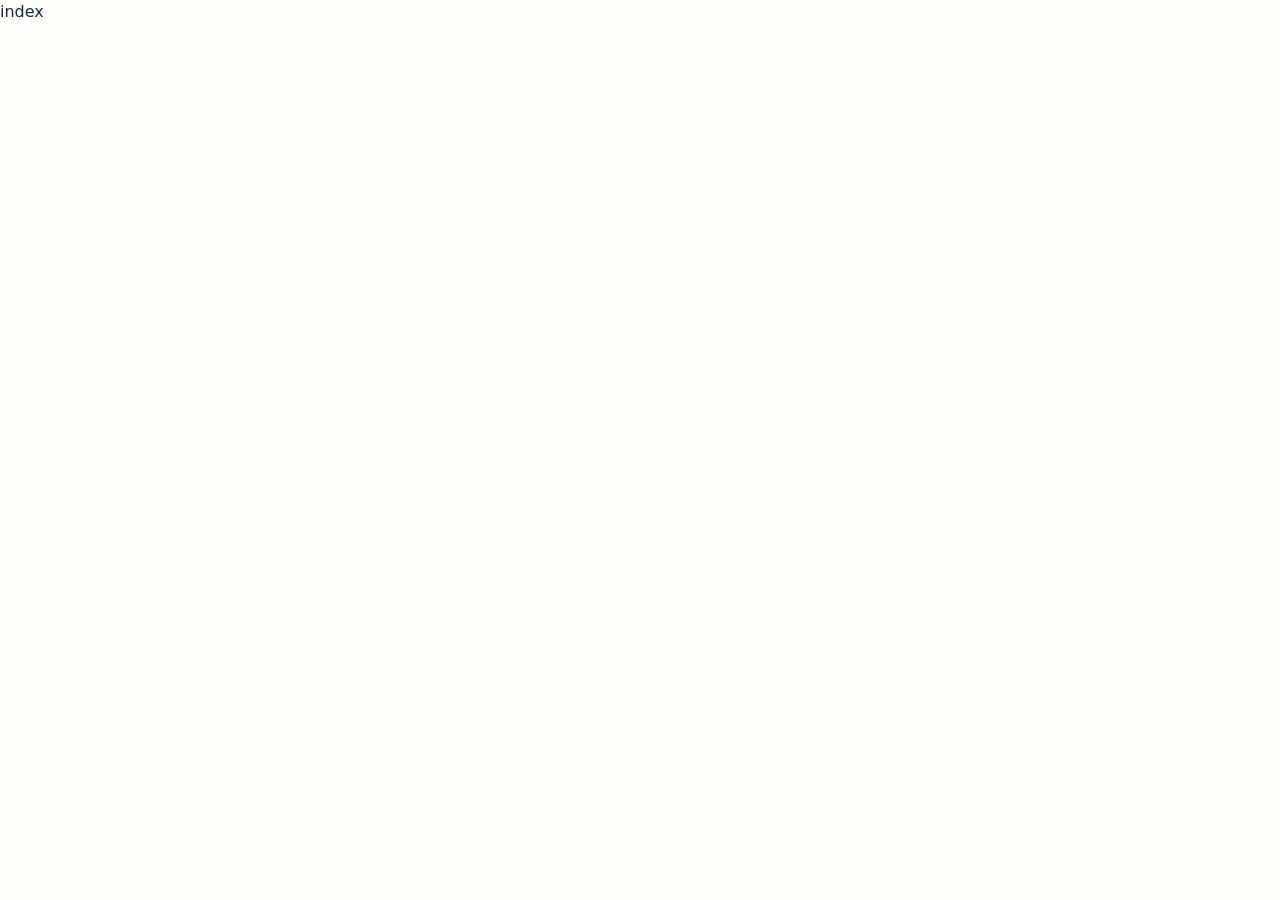
==== index.html @ d4696bca "Build Shirwal Circle local marketplace" ====
<!doctype html><html lang="en"><head><meta charset="utf-8"><meta name="viewport" content="width=device-width,initial-scale=1"><meta name="theme-color" content="#e75b31"><title>Shirwal Circle</title><link rel="stylesheet" href="css/styles.css">index</head><body><div id="app"></div><script type="module" src="js/app.js"></script></body></html>
---- css/styles.css ----
:root{--ink:#172a3a;--muted:#607080;--brand:#e75b31;--gold:#f8c85d;--surface:#fff;--soft:#fff7ee;--line:#e8e4de;--green:#23855c;--shadow:0 14px 35px #47261418}*{box-sizing:border-box}html{scroll-behavior:smooth}body{margin:0;background:#fffdf9;color:var(--ink);font:16px/1.55 Inter,ui-sans-serif,system-ui,sans-serif;overflow-x:hidden}a{color:inherit;text-decoration:none}button,input,select,textarea{font:inherit}button{cursor:pointer}.shell{max-width:1160px;margin:auto;padding:0 20px}.topbar{position:sticky;top:0;z-index:20;background:#fffdf9ed;border-bottom:1px solid var(--line);backdrop-filter:blur(10px)}.topbar .shell{height:70px;display:flex;align-items:center;justify-content:space-between;gap:18px}.brand{font-weight:850;font-size:1.2rem;white-space:nowrap}.brand span{color:var(--brand)}.desktop-nav{display:flex;gap:20px;color:var(--muted);font-size:.93rem}.desktop-nav a:hover,.desktop-nav a.active{color:var(--brand)}.hero{padding:74px 0 50px;background:radial-gradient(circle at 85% 8%,#f8c85d70,transparent 26%),var(--soft)}.eyebrow{color:var(--brand);font-weight:800;text-transform:uppercase;letter-spacing:.1em;font-size:.75rem}.hero-grid{display:grid;grid-template-columns:1.25fr .75fr;gap:45px;align-items:center}.hero h1{font-size:clamp(2.8rem,7vw,5.5rem);line-height:.98;letter-spacing:-.06em;margin:10px 0 20px}.lead{font-size:1.1rem;max-width:610px;color:var(--muted)}.hero-card,.card{background:var(--surface);border:1px solid var(--line);border-radius:20px;box-shadow:var(--shadow)}.hero-card{padding:25px;transform:rotate(2deg)}.hero-card h3{margin:0}.searchbar{display:flex;gap:8px;padding:7px;background:#fff;border:1px solid var(--line);border-radius:14px;margin:26px 0 13px}.searchbar input{min-width:0;flex:1;border:0;outline:0;padding:8px}.btn{border:0;background:var(--brand);color:#fff;padding:11px 17px;border-radius:11px;font-weight:750;display:inline-flex;gap:7px;align-items:center;justify-content:center}.btn:hover{transform:translateY(-1px);filter:brightness(.96)}.btn.secondary{background:#fff;color:var(--ink);border:1px solid var(--line)}.btn.ghost{background:var(--soft);color:var(--brand)}.actions{display:flex;gap:10px;flex-wrap:wrap}.chips{display:flex;gap:8px;flex-wrap:wrap}.chip{border:1px solid var(--line);background:#fff;border-radius:999px;padding:7px 11px;font-size:.85rem}.section{padding:55px 0}.section-head{display:flex;align-items:end;justify-content:space-between;gap:15px;margin-bottom:21px}.section h2{font-size:clamp(1.6rem,3vw,2.2rem);margin:0;letter-spacing:-.04em}.muted{color:var(--muted)}.grid{display:grid;grid-template-columns:repeat(3,1fr);gap:16px}.category{padding:18px;background:#fff;border:1px solid var(--line);border-radius:16px;transition:.2s}.category:hover,.vendor-card:hover{transform:translateY(-4px);box-shadow:var(--shadow)}.category b{display:block;margin-top:8px}.vendor-card{overflow:hidden;transition:.2s}.vendor-top{padding:17px;display:flex;gap:12px;align-items:center}.avatar{width:48px;height:48px;border-radius:15px;display:grid;place-items:center;background:var(--soft);font-size:1.5rem;flex:none}.vendor-card .info{padding:0 17px 17px}.meta{display:flex;gap:8px;align-items:center;flex-wrap:wrap;font-size:.84rem;color:var(--muted)}.badge{background:#e6f7ed;color:#18724a;border-radius:999px;padding:3px 8px;font-size:.75rem;font-weight:700}.tag{background:var(--soft);color:var(--brand);border-radius:999px;padding:3px 8px;font-size:.75rem;font-weight:700}.card-actions{display:flex;gap:8px;margin-top:14px}.card-actions .btn{padding:8px 10px;font-size:.85rem}.directory{padding:36px 0}.filters{display:grid;grid-template-columns:1fr 180px 160px;gap:10px;margin:22px 0}.input{width:100%;border:1px solid var(--line);background:#fff;border-radius:11px;padding:12px;outline-color:var(--brand)}.empty{padding:30px;text-align:center;background:#fff;border:1px dashed var(--line);border-radius:16px;color:var(--muted)}.page-title{padding:38px 0 10px}.page-title h1{margin:0;letter-spacing:-.04em}.detail{display:grid;grid-template-columns:1.5fr .8fr;gap:20px;padding:26px 0}.panel{padding:22px}.service-row,.booking-row{padding:15px 0;border-bottom:1px solid var(--line);display:flex;justify-content:space-between;gap:14px}.map{height:250px;border-radius:16px;overflow:hidden;background:#eee;margin-top:17px}.stats{display:grid;grid-template-columns:repeat(4,1fr);gap:12px}.stat{padding:18px}.stat b{font-size:1.6rem;display:block}.mobile-island{display:none}.footer{padding:35px 0 100px;background:#172a3a;color:#dce5e8;margin-top:35px}.footer .brand{color:#fff}.faq details{border-bottom:1px solid var(--line);padding:14px 0}.faq summary{font-weight:700;cursor:pointer}.auth{max-width:490px;margin:55px auto;padding:26px}.auth h1{margin-top:0}.stack{display:grid;gap:12px}.notice{padding:11px;border-radius:10px;background:#fff3d7;color:#745600;font-size:.9rem}.hidden{display:none!important}.chat-layout{display:grid;grid-template-columns:330px 1fr;min-height:580px}.conversation-list{border-right:1px solid var(--line)}.conversation{padding:15px;border-bottom:1px solid var(--line);display:flex;gap:10px}.messages{padding:18px;display:flex;flex-direction:column;gap:10px;background:#fffaf4}.bubble{max-width:75%;padding:10px 13px;border-radius:14px;background:#fff;align-self:flex-start}.bubble.mine{background:#ffe1d4;align-self:flex-end}.message-form{display:flex;gap:8px;padding:12px;border-top:1px solid var(--line)}.message-form input{flex:1;border:1px solid var(--line);border-radius:9px;padding:10px}.admin-actions{display:flex;gap:8px;flex-wrap:wrap}@media(max-width:720px){.desktop-nav{display:none}.topbar .btn{font-size:.82rem;padding:8px 10px}.hero{padding-top:45px}.hero-grid,.detail,.chat-layout{grid-template-columns:1fr}.hero-card{display:none}.grid{grid-template-columns:repeat(2,1fr)}.filters{grid-template-columns:1fr}.stats{grid-template-columns:repeat(2,1fr)}.mobile-island{position:fixed;z-index:30;display:flex;align-items:center;justify-content:space-around;gap:3px;bottom:15px;left:50%;transform:translateX(-50%);width:min(94vw,430px);padding:7px;background:#fffffff2;border:1px solid #e6ded7;border-radius:22px;box-shadow:0 10px 30px #24201d35;backdrop-filter:blur(12px)}.mobile-island a{font-size:.66rem;text-align:center;min-width:50px;color:#586572}.mobile-island .icon{display:block;font-size:1.2rem}.mobile-island .plus{width:43px;height:43px;display:grid;place-items:center;border-radius:50%;background:var(--brand);color:#fff!important;font-size:1.5rem;transform:translateY(-15px);box-shadow:0 6px 13px #e75b3170}.footer{padding-bottom:105px}.conversation-list{border-right:0;border-bottom:1px solid var(--line)}.chat-layout{min-height:auto}.messages{min-height:350px}}@media(prefers-reduced-motion:reduce){*{scroll-behavior:auto!important;transition:none!important}}
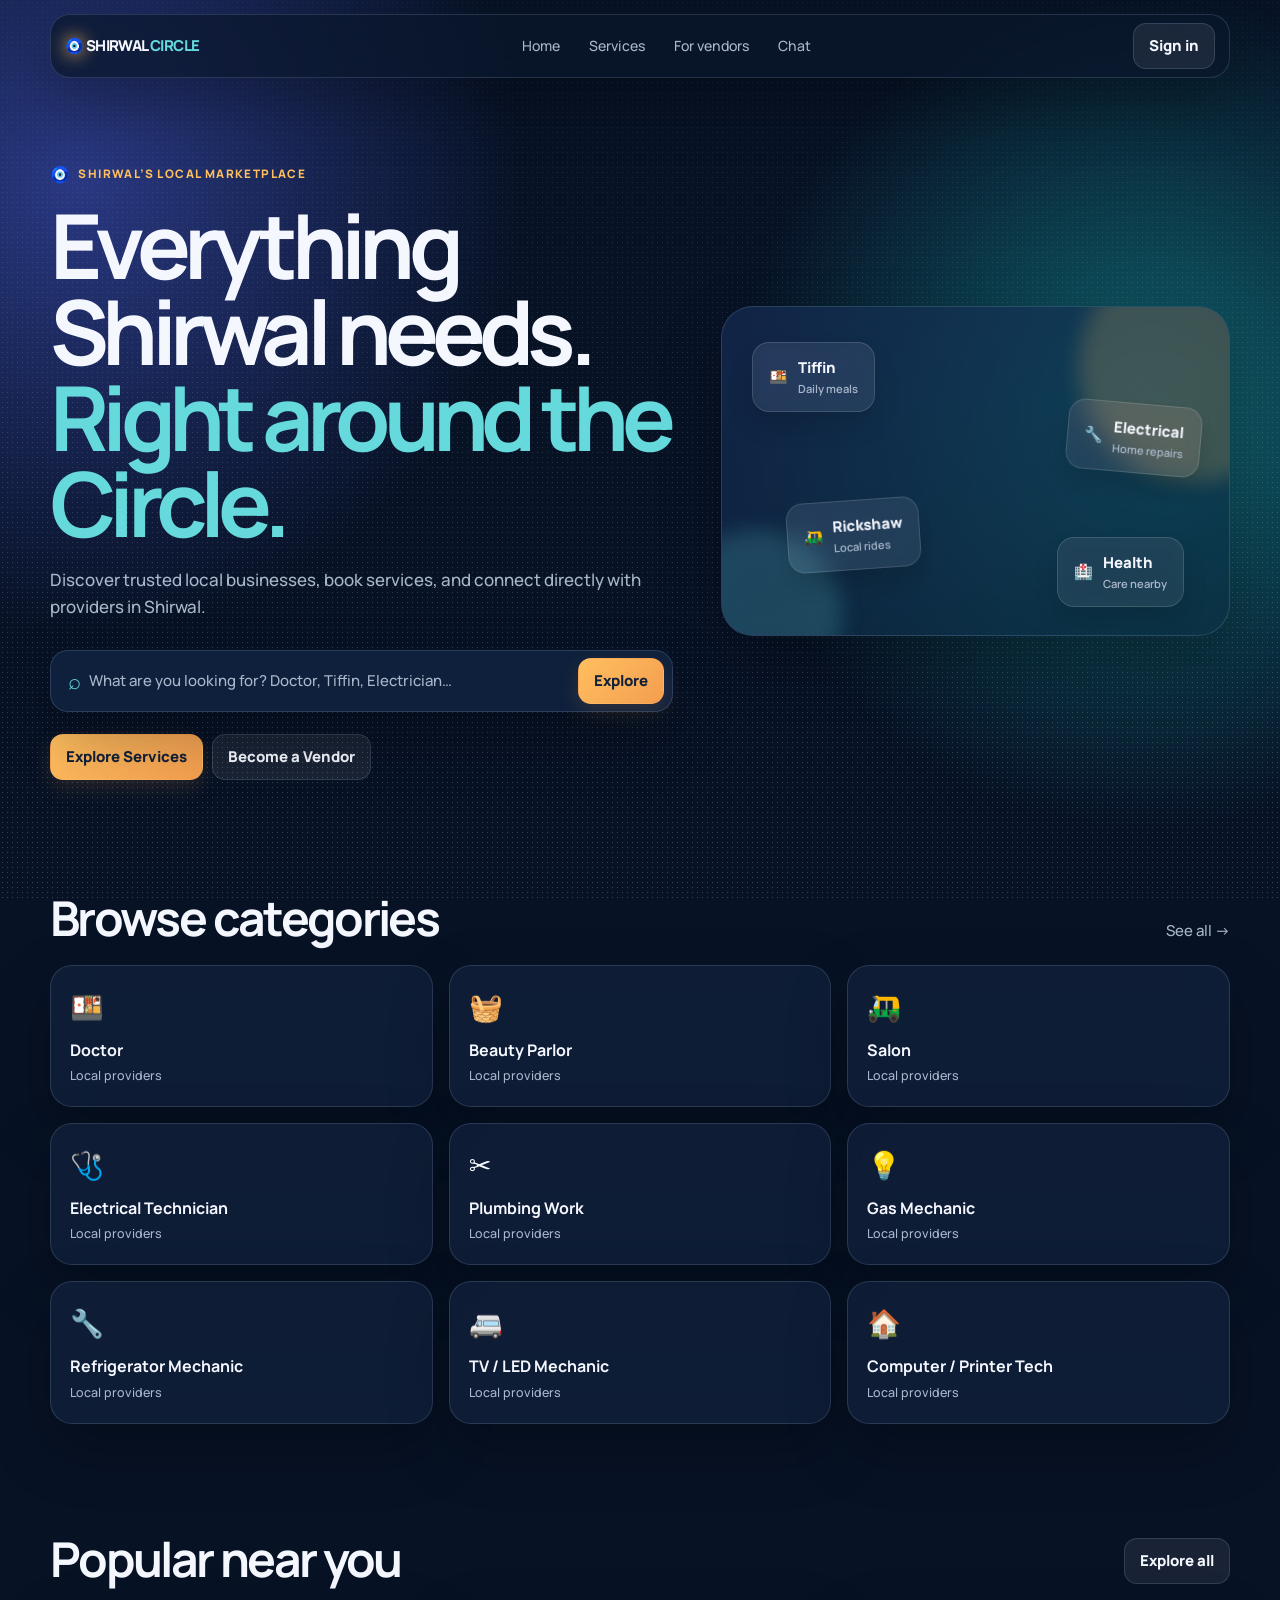
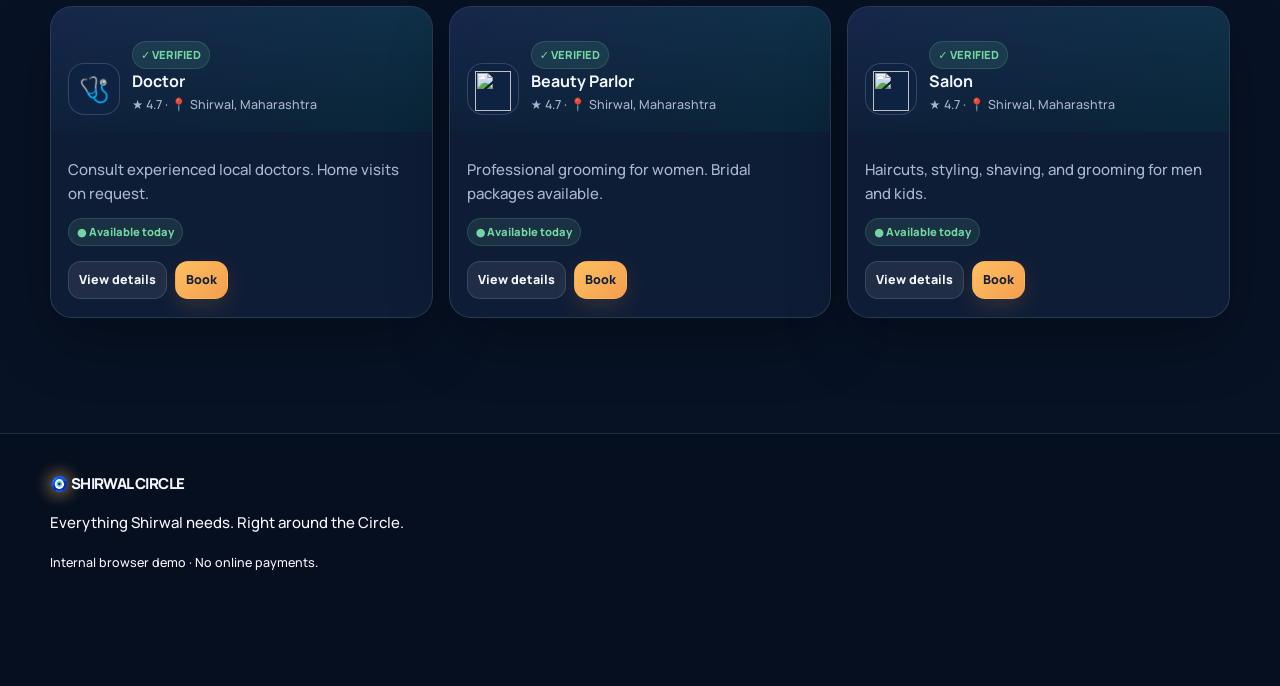
==== commit cdb5da13: "Fix internal page routing" ====
--- a/index.html
+++ b/index.html
@@ -1 +1,14 @@
-<!doctype html><html lang="en"><head><meta charset="utf-8"><meta name="viewport" content="width=device-width,initial-scale=1"><meta name="theme-color" content="#e75b31"><title>Shirwal Circle</title><link rel="stylesheet" href="css/styles.css">index</head><body><div id="app"></div><script type="module" src="js/app.js"></script></body></html>
+<!doctype html>
+<html lang="en">
+<head>
+  <meta charset="utf-8">
+  <meta name="viewport" content="width=device-width, initial-scale=1">
+  <meta name="theme-color" content="#071225">
+  <title>Home · Shirwal Circle</title>
+  <link rel="stylesheet" href="css/styles.css">
+</head>
+<body>
+  <div id="app"></div>
+  <script type="module" src="js/app.js"></script>
+</body>
+</html>
--- a/css/styles.css
+++ b/css/styles.css
@@ -1 +1,3 @@
-:root{--ink:#172a3a;--muted:#607080;--brand:#e75b31;--gold:#f8c85d;--surface:#fff;--soft:#fff7ee;--line:#e8e4de;--green:#23855c;--shadow:0 14px 35px #47261418}*{box-sizing:border-box}html{scroll-behavior:smooth}body{margin:0;background:#fffdf9;color:var(--ink);font:16px/1.55 Inter,ui-sans-serif,system-ui,sans-serif;overflow-x:hidden}a{color:inherit;text-decoration:none}button,input,select,textarea{font:inherit}button{cursor:pointer}.shell{max-width:1160px;margin:auto;padding:0 20px}.topbar{position:sticky;top:0;z-index:20;background:#fffdf9ed;border-bottom:1px solid var(--line);backdrop-filter:blur(10px)}.topbar .shell{height:70px;display:flex;align-items:center;justify-content:space-between;gap:18px}.brand{font-weight:850;font-size:1.2rem;white-space:nowrap}.brand span{color:var(--brand)}.desktop-nav{display:flex;gap:20px;color:var(--muted);font-size:.93rem}.desktop-nav a:hover,.desktop-nav a.active{color:var(--brand)}.hero{padding:74px 0 50px;background:radial-gradient(circle at 85% 8%,#f8c85d70,transparent 26%),var(--soft)}.eyebrow{color:var(--brand);font-weight:800;text-transform:uppercase;letter-spacing:.1em;font-size:.75rem}.hero-grid{display:grid;grid-template-columns:1.25fr .75fr;gap:45px;align-items:center}.hero h1{font-size:clamp(2.8rem,7vw,5.5rem);line-height:.98;letter-spacing:-.06em;margin:10px 0 20px}.lead{font-size:1.1rem;max-width:610px;color:var(--muted)}.hero-card,.card{background:var(--surface);border:1px solid var(--line);border-radius:20px;box-shadow:var(--shadow)}.hero-card{padding:25px;transform:rotate(2deg)}.hero-card h3{margin:0}.searchbar{display:flex;gap:8px;padding:7px;background:#fff;border:1px solid var(--line);border-radius:14px;margin:26px 0 13px}.searchbar input{min-width:0;flex:1;border:0;outline:0;padding:8px}.btn{border:0;background:var(--brand);color:#fff;padding:11px 17px;border-radius:11px;font-weight:750;display:inline-flex;gap:7px;align-items:center;justify-content:center}.btn:hover{transform:translateY(-1px);filter:brightness(.96)}.btn.secondary{background:#fff;color:var(--ink);border:1px solid var(--line)}.btn.ghost{background:var(--soft);color:var(--brand)}.actions{display:flex;gap:10px;flex-wrap:wrap}.chips{display:flex;gap:8px;flex-wrap:wrap}.chip{border:1px solid var(--line);background:#fff;border-radius:999px;padding:7px 11px;font-size:.85rem}.section{padding:55px 0}.section-head{display:flex;align-items:end;justify-content:space-between;gap:15px;margin-bottom:21px}.section h2{font-size:clamp(1.6rem,3vw,2.2rem);margin:0;letter-spacing:-.04em}.muted{color:var(--muted)}.grid{display:grid;grid-template-columns:repeat(3,1fr);gap:16px}.category{padding:18px;background:#fff;border:1px solid var(--line);border-radius:16px;transition:.2s}.category:hover,.vendor-card:hover{transform:translateY(-4px);box-shadow:var(--shadow)}.category b{display:block;margin-top:8px}.vendor-card{overflow:hidden;transition:.2s}.vendor-top{padding:17px;display:flex;gap:12px;align-items:center}.avatar{width:48px;height:48px;border-radius:15px;display:grid;place-items:center;background:var(--soft);font-size:1.5rem;flex:none}.vendor-card .info{padding:0 17px 17px}.meta{display:flex;gap:8px;align-items:center;flex-wrap:wrap;font-size:.84rem;color:var(--muted)}.badge{background:#e6f7ed;color:#18724a;border-radius:999px;padding:3px 8px;font-size:.75rem;font-weight:700}.tag{background:var(--soft);color:var(--brand);border-radius:999px;padding:3px 8px;font-size:.75rem;font-weight:700}.card-actions{display:flex;gap:8px;margin-top:14px}.card-actions .btn{padding:8px 10px;font-size:.85rem}.directory{padding:36px 0}.filters{display:grid;grid-template-columns:1fr 180px 160px;gap:10px;margin:22px 0}.input{width:100%;border:1px solid var(--line);background:#fff;border-radius:11px;padding:12px;outline-color:var(--brand)}.empty{padding:30px;text-align:center;background:#fff;border:1px dashed var(--line);border-radius:16px;color:var(--muted)}.page-title{padding:38px 0 10px}.page-title h1{margin:0;letter-spacing:-.04em}.detail{display:grid;grid-template-columns:1.5fr .8fr;gap:20px;padding:26px 0}.panel{padding:22px}.service-row,.booking-row{padding:15px 0;border-bottom:1px solid var(--line);display:flex;justify-content:space-between;gap:14px}.map{height:250px;border-radius:16px;overflow:hidden;background:#eee;margin-top:17px}.stats{display:grid;grid-template-columns:repeat(4,1fr);gap:12px}.stat{padding:18px}.stat b{font-size:1.6rem;display:block}.mobile-island{display:none}.footer{padding:35px 0 100px;background:#172a3a;color:#dce5e8;margin-top:35px}.footer .brand{color:#fff}.faq details{border-bottom:1px solid var(--line);padding:14px 0}.faq summary{font-weight:700;cursor:pointer}.auth{max-width:490px;margin:55px auto;padding:26px}.auth h1{margin-top:0}.stack{display:grid;gap:12px}.notice{padding:11px;border-radius:10px;background:#fff3d7;color:#745600;font-size:.9rem}.hidden{display:none!important}.chat-layout{display:grid;grid-template-columns:330px 1fr;min-height:580px}.conversation-list{border-right:1px solid var(--line)}.conversation{padding:15px;border-bottom:1px solid var(--line);display:flex;gap:10px}.messages{padding:18px;display:flex;flex-direction:column;gap:10px;background:#fffaf4}.bubble{max-width:75%;padding:10px 13px;border-radius:14px;background:#fff;align-self:flex-start}.bubble.mine{background:#ffe1d4;align-self:flex-end}.message-form{display:flex;gap:8px;padding:12px;border-top:1px solid var(--line)}.message-form input{flex:1;border:1px solid var(--line);border-radius:9px;padding:10px}.admin-actions{display:flex;gap:8px;flex-wrap:wrap}@media(max-width:720px){.desktop-nav{display:none}.topbar .btn{font-size:.82rem;padding:8px 10px}.hero{padding-top:45px}.hero-grid,.detail,.chat-layout{grid-template-columns:1fr}.hero-card{display:none}.grid{grid-template-columns:repeat(2,1fr)}.filters{grid-template-columns:1fr}.stats{grid-template-columns:repeat(2,1fr)}.mobile-island{position:fixed;z-index:30;display:flex;align-items:center;justify-content:space-around;gap:3px;bottom:15px;left:50%;transform:translateX(-50%);width:min(94vw,430px);padding:7px;background:#fffffff2;border:1px solid #e6ded7;border-radius:22px;box-shadow:0 10px 30px #24201d35;backdrop-filter:blur(12px)}.mobile-island a{font-size:.66rem;text-align:center;min-width:50px;color:#586572}.mobile-island .icon{display:block;font-size:1.2rem}.mobile-island .plus{width:43px;height:43px;display:grid;place-items:center;border-radius:50%;background:var(--brand);color:#fff!important;font-size:1.5rem;transform:translateY(-15px);box-shadow:0 6px 13px #e75b3170}.footer{padding-bottom:105px}.conversation-list{border-right:0;border-bottom:1px solid var(--line)}.chat-layout{min-height:auto}.messages{min-height:350px}}@media(prefers-reduced-motion:reduce){*{scroll-behavior:auto!important;transition:none!important}}
+@import url('https://fonts.googleapis.com/css2?family=Manrope:wght@400;500;600;700;800&display=swap');
+:root{--bg:#071225;--bg-soft:#0b1930;--surface:rgba(18,34,61,.72);--surface-strong:#10203b;--glass:rgba(255,255,255,.075);--line:rgba(184,211,244,.16);--text:#f5f7ff;--muted:#a9b7cb;--indigo:#7887ff;--saffron:#ffbf5f;--cyan:#65d9dc;--green:#73d6a3;--danger:#ff8791;--r-sm:14px;--r:22px;--r-lg:32px;--shadow:0 24px 60px rgba(0,0,0,.28);--space:clamp(18px,3vw,36px);--ease:cubic-bezier(.2,.8,.2,1)}
+*{box-sizing:border-box}html{scroll-behavior:smooth}body{margin:0;min-width:320px;color:var(--text);font:500 15px/1.6 Manrope,Inter,system-ui,sans-serif;background:radial-gradient(circle at 6% 8%,#293882 0,transparent 28rem),radial-gradient(circle at 90% 18%,#0f626d 0,transparent 26rem),var(--bg);overflow-x:hidden}body:before{content:"";position:fixed;inset:0;pointer-events:none;opacity:.22;background-image:radial-gradient(#fff 0.5px,transparent .5px);background-size:5px 5px;mask-image:linear-gradient(#0004,#000);z-index:-1}a{color:inherit;text-decoration:none}button,input,select,textarea{font:inherit}button{cursor:pointer}button:active,.btn:active{transform:translateY(1px) scale(.98)}:focus-visible{outline:3px solid var(--saffron);outline-offset:3px}.shell{width:min(1180px,calc(100% - 40px));margin:auto}.topbar{position:sticky;top:14px;z-index:30;margin-bottom:10px}.topbar .shell{height:64px;padding:0 14px;display:flex;align-items:center;justify-content:space-between;gap:20px;border:1px solid var(--line);border-radius:20px;background:rgba(10,23,44,.72);box-shadow:var(--shadow);backdrop-filter:blur(18px)}.brand{font-weight:800;letter-spacing:-.04em;text-transform:uppercase;white-space:nowrap}.brand:first-letter{color:var(--saffron);text-shadow:0 0 18px #ffbf5f}.brand span{color:var(--cyan)}.desktop-nav{display:flex;align-items:center;gap:5px}.desktop-nav a{padding:8px 12px;border-radius:10px;color:var(--muted);font-size:.88rem}.desktop-nav a:hover{background:var(--glass);color:var(--text)}.btn{border:1px solid transparent;border-radius:13px;background:linear-gradient(135deg,var(--saffron),#f49e4f);color:#122039;padding:10px 15px;font-weight:800;box-shadow:0 8px 21px #f39c4d25;transition:transform .2s var(--ease),filter .2s var(--ease),border-color .2s}.btn:hover{filter:brightness(1.07);transform:translateY(-2px)}.btn.secondary{color:var(--text);background:var(--glass);border-color:var(--line);box-shadow:none}.btn.ghost{color:var(--cyan);background:transparent;border-color:var(--line);box-shadow:none}.hero{padding:88px 0 58px;position:relative}.hero-grid{display:grid;grid-template-columns:1.1fr .9fr;gap:48px;align-items:center}.eyebrow{display:inline-flex;align-items:center;gap:7px;color:var(--saffron);font-size:.73rem;font-weight:800;letter-spacing:.12em;text-transform:uppercase}.eyebrow:before{content:'🧿';font-size:1rem}.hero h1{max-width:720px;margin:14px 0 20px;font-size:clamp(3.25rem,7vw,6rem);letter-spacing:-.075em;line-height:.96}.hero h1 em{color:var(--cyan);font-style:normal}.lead{max-width:620px;font-size:1.06rem;color:var(--muted)}.searchbar{position:relative;display:flex;align-items:center;gap:8px;max-width:650px;margin:30px 0 14px;padding:7px 8px 7px 17px;border:1px solid var(--line);border-radius:18px;background:rgba(17,37,67,.78);box-shadow:var(--shadow);backdrop-filter:blur(18px)}.searchbar:before{content:'⌕';font-size:1.4rem;color:var(--cyan)}.searchbar:focus-within{border-color:var(--cyan);box-shadow:0 0 0 4px #65d9dc1c,var(--shadow)}.searchbar input{flex:1;min-width:0;padding:10px 0;color:var(--text);background:transparent;border:0;outline:0}.searchbar input::placeholder,.muted{color:var(--muted)}.chips,.actions{display:flex;gap:9px;flex-wrap:wrap}.chip{padding:7px 11px;border:1px solid var(--line);border-radius:999px;background:var(--glass);color:var(--muted);font-size:.8rem;transition:.2s var(--ease)}.chip:hover{border-color:var(--cyan);color:var(--text);transform:translateY(-2px)}.hero-card{position:relative;min-height:330px;border:1px solid var(--line);border-radius:var(--r-lg);overflow:hidden;background:linear-gradient(145deg,#172d58aa,#092f42a8);box-shadow:var(--shadow);backdrop-filter:blur(18px)}.hero-card:before,.hero-card:after{content:"";position:absolute;border-radius:50%;filter:blur(10px)}.hero-card:before{width:230px;height:230px;right:-80px;top:-55px;background:#ffbf5f32}.hero-card:after{width:170px;height:170px;left:-50px;bottom:-65px;background:#65d9dc30}.float-card{position:absolute;z-index:1;display:flex;align-items:center;gap:10px;padding:13px 16px;border:1px solid #ffffff24;border-radius:17px;background:#ffffff14;box-shadow:0 14px 24px #0002;backdrop-filter:blur(12px);font-weight:800}.float-card small{display:block;color:var(--muted);font-size:.7rem;font-weight:600}.float-card:nth-child(1){top:35px;left:30px}.float-card:nth-child(2){top:96px;right:28px;transform:rotate(5deg)}.float-card:nth-child(3){bottom:65px;left:65px;transform:rotate(-4deg)}.float-card:nth-child(4){bottom:28px;right:45px}.section{padding:55px 0}.section-head{display:flex;justify-content:space-between;align-items:end;gap:15px;margin-bottom:22px}.section h2,.page-title h1{margin:0;letter-spacing:-.055em;font-size:clamp(1.9rem,4vw,3rem);line-height:1.05}.grid{display:grid;grid-template-columns:repeat(3,1fr);gap:16px}.card,.category{border:1px solid var(--line);border-radius:var(--r);background:var(--surface);box-shadow:var(--shadow);backdrop-filter:blur(16px)}.category{min-height:142px;padding:19px;transition:transform .25s var(--ease),border-color .25s}.category:hover,.vendor-card:hover{border-color:#65d9dc75;transform:translateY(-5px)}.category span{font-size:1.7rem}.category b{display:block;margin-top:9px;font-size:1rem}.vendor-card{overflow:hidden;transition:.25s var(--ease)}.vendor-top{position:relative;min-height:125px;padding:17px;display:flex;align-items:flex-end;gap:12px;background:linear-gradient(135deg,#253b7359,#08707847)}.vendor-top:after{content:'';position:absolute;inset:0;background:linear-gradient(transparent,#08142575)}.vendor-top>*{z-index:1}.avatar{display:grid;place-items:center;width:52px;height:52px;overflow:hidden;flex:none;border:1px solid #ffffff28;border-radius:16px;background:#0e2342;color:var(--saffron);font-size:1.55rem}.avatar img{width:100%;height:100%;object-fit:cover;padding:7px}.vendor-top b{font-size:1rem}.vendor-card .info{padding:16px 17px 18px}.vendor-card p{min-height:50px;margin:10px 0}.meta{display:flex;flex-wrap:wrap;gap:7px;align-items:center;font-size:.78rem;color:var(--muted)}.badge,.tag{display:inline-flex;align-items:center;gap:4px;padding:4px 8px;border-radius:999px;font-size:.7rem;font-weight:800}.badge{background:#73d6a31c;color:var(--green);border:1px solid #73d6a32c}.tag{background:#ffbf5f16;color:var(--saffron)}.card-actions{display:flex;gap:8px;flex-wrap:wrap;margin-top:15px}.card-actions .btn{padding:8px 10px;font-size:.78rem}.directory{padding:44px 0}.page-title{margin-bottom:24px}.page-title p{max-width:700px}.filters{display:grid;grid-template-columns:1fr 180px 150px;gap:10px;margin:23px 0}.input{width:100%;padding:12px 13px;color:var(--text);border:1px solid var(--line);border-radius:13px;background:var(--surface-strong);outline:0}.input:focus{border-color:var(--cyan);box-shadow:0 0 0 4px #65d9dc1b}.input option{background:var(--bg-soft)}.empty{padding:38px 25px;text-align:center;border:1px dashed var(--line);border-radius:var(--r);color:var(--muted);background:#ffffff06}.detail{display:grid;grid-template-columns:1.45fr .8fr;gap:20px;padding:28px 0}.panel{padding:22px}.service-row,.booking-row{display:flex;justify-content:space-between;gap:14px;padding:15px 0;border-bottom:1px solid var(--line)}.map{height:260px;margin-top:17px;border-radius:16px;overflow:hidden;background:#122441}.stats{display:grid;grid-template-columns:repeat(4,1fr);gap:12px}.stat{padding:20px}.stat b{display:block;margin-top:7px;font-size:2rem;color:var(--saffron)}.footer{margin-top:60px;padding:38px 0 112px;border-top:1px solid var(--line);background:#050d1b80}.auth{max-width:500px;margin:62px auto;padding:28px}.auth:before{content:'🧿\A One Circle. Every Local.';white-space:pre-wrap;display:block;margin:-28px -28px 24px;padding:32px;border-radius:22px 22px 0 0;background:linear-gradient(135deg,#293877,#0b5a67);font-size:1.25rem;font-weight:800;letter-spacing:-.04em}.auth h1{margin-top:0}.stack{display:grid;gap:14px}.stack label{display:grid;gap:6px;font-weight:700}.notice{padding:12px;border:1px solid #ffbf5f44;border-radius:12px;color:#ffdb9d;background:#ffbf5f12}.hidden{display:none!important}.chat-layout{display:grid;grid-template-columns:330px 1fr;min-height:570px;overflow:hidden}.conversation-list{border-right:1px solid var(--line)}.conversation{display:flex;gap:10px;padding:15px;border-bottom:1px solid var(--line);transition:.2s}.conversation:hover{background:#ffffff08}.messages{display:flex;flex-direction:column;gap:10px;min-height:420px;padding:20px;background:#06122673}.bubble{max-width:74%;padding:10px 13px;border:1px solid var(--line);border-radius:15px 15px 15px 4px;background:#ffffff0c;animation:message-in .2s var(--ease)}.bubble.mine{align-self:flex-end;border-radius:15px 15px 4px;background:#2a586d8c}.message-form{display:flex;gap:8px;padding:12px;border-top:1px solid var(--line);background:#0c1a32a8}.message-form input{min-width:0;flex:1;padding:10px 12px;border:1px solid var(--line);border-radius:12px;background:#07152c;color:var(--text)}.mobile-island{display:none}@keyframes message-in{from{opacity:0;transform:translateY(5px)}to{opacity:1;transform:none}}@media(max-width:720px){body{font-size:14px}.shell{width:min(100% - 28px,620px)}.topbar{top:8px}.topbar .shell{height:58px;border-radius:17px}.desktop-nav{display:none}.topbar .btn{padding:8px 10px;font-size:.76rem}.hero{padding:54px 0 35px}.hero-grid,.detail,.chat-layout{grid-template-columns:1fr;gap:25px}.hero h1{font-size:clamp(2.9rem,14vw,4.3rem)}.hero-card{min-height:230px}.float-card{padding:9px 10px;font-size:.82rem}.float-card:nth-child(1){top:25px;left:16px}.float-card:nth-child(2){top:60px;right:15px}.float-card:nth-child(3){bottom:35px;left:27px}.float-card:nth-child(4){bottom:18px;right:23px}.grid{grid-template-columns:repeat(2,minmax(0,1fr));gap:11px}.category{min-height:128px;padding:14px}.vendor-card{grid-column:span 2}.filters{grid-template-columns:1fr}.stats{grid-template-columns:repeat(2,1fr)}.mobile-island{position:fixed;z-index:40;bottom:max(13px,env(safe-area-inset-bottom));left:50%;display:flex;align-items:center;justify-content:space-around;width:min(94vw,430px);padding:7px 6px;transform:translateX(-50%);border:1px solid #ffffff26;border-radius:23px;background:#132442dc;box-shadow:0 16px 40px #0008;backdrop-filter:blur(20px)}.mobile-island a{min-width:47px;padding:3px 4px;color:var(--muted);font-size:.64rem;text-align:center}.mobile-island .icon{display:block;font-size:1.17rem}.mobile-island .plus{display:grid;place-items:center;width:45px;height:45px;margin-top:-22px;border:3px solid var(--bg);border-radius:50%;background:linear-gradient(135deg,var(--saffron),#ff9856);color:#10203b!important;font-size:1.45rem;font-weight:800;box-shadow:0 8px 20px #ffb75d55}.footer{padding-bottom:110px}.chat-layout{min-height:unset}.conversation-list{border-right:0;border-bottom:1px solid var(--line)}.messages{min-height:360px}.auth{margin:35px auto}.card-actions .btn{flex:1}.section{padding:38px 0}}@media(prefers-reduced-motion:reduce){*,*:before,*:after{animation:none!important;transition:none!important;scroll-behavior:auto!important}}
